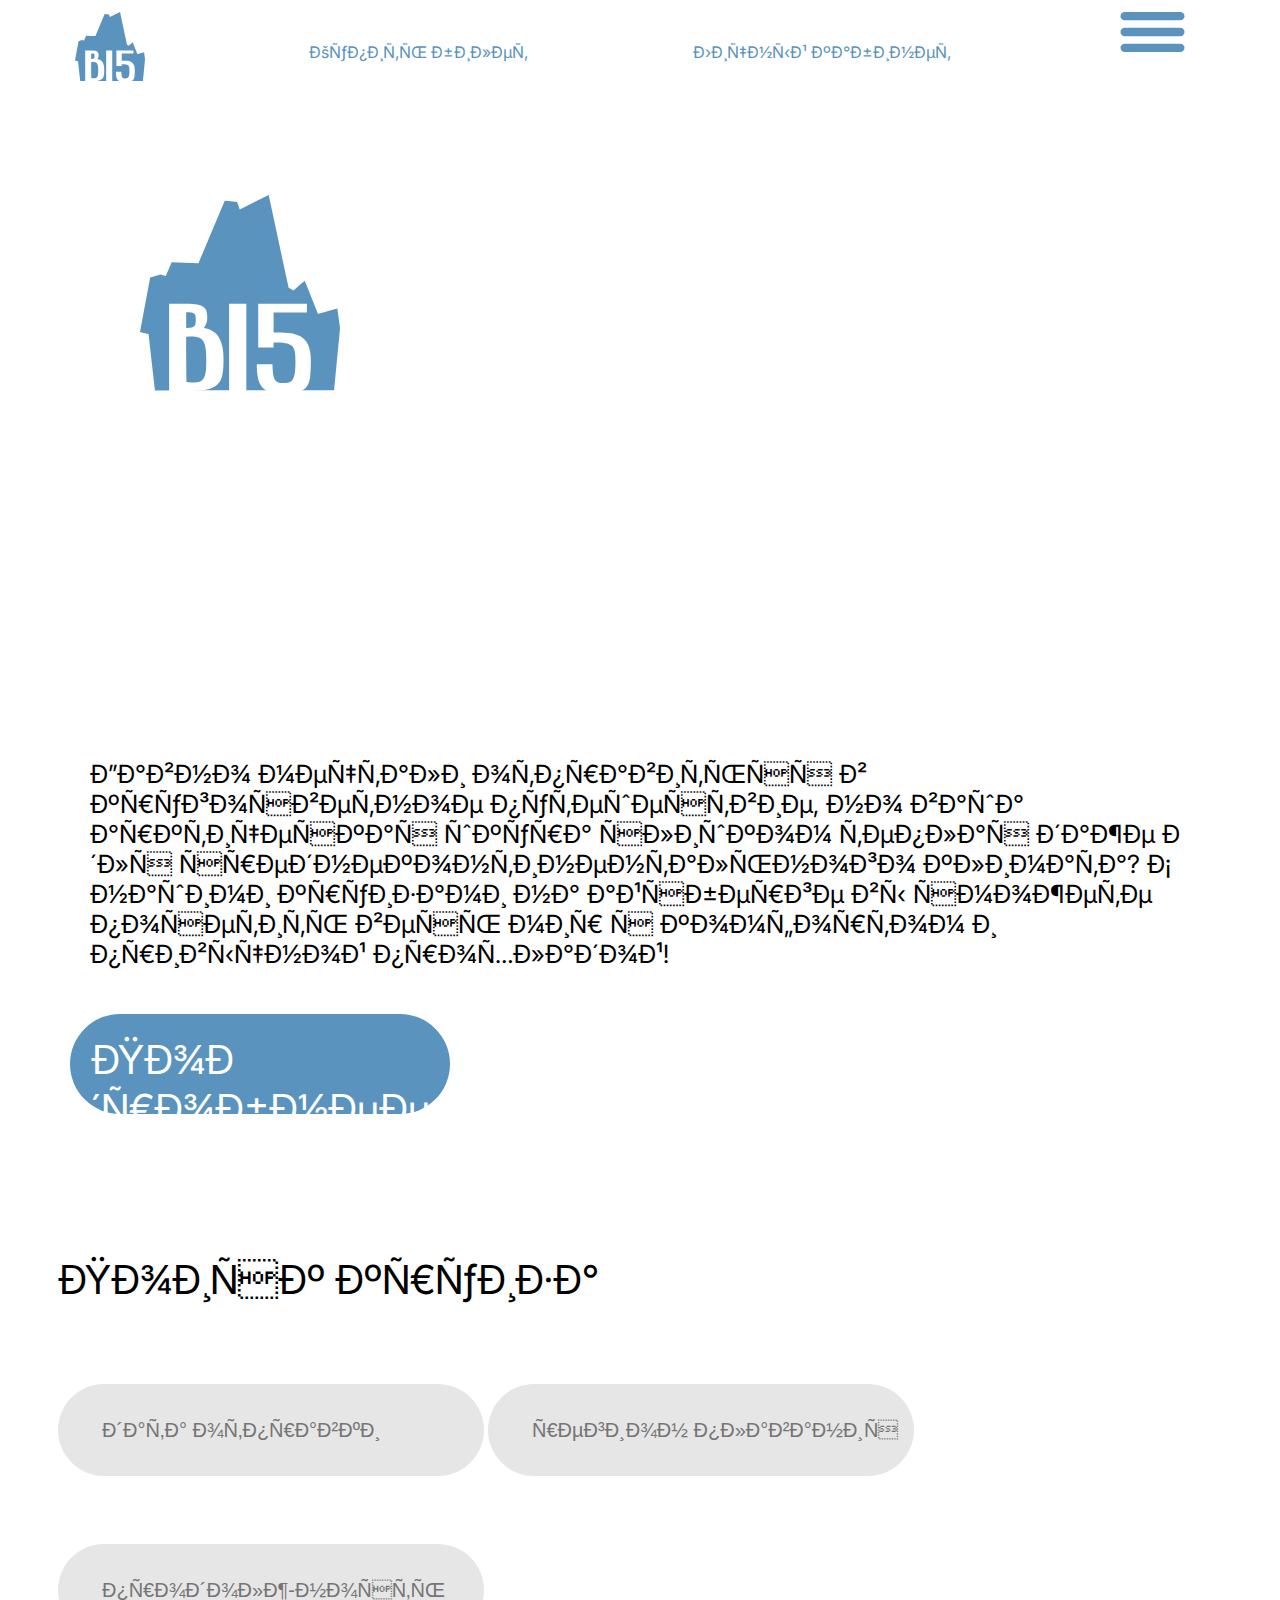
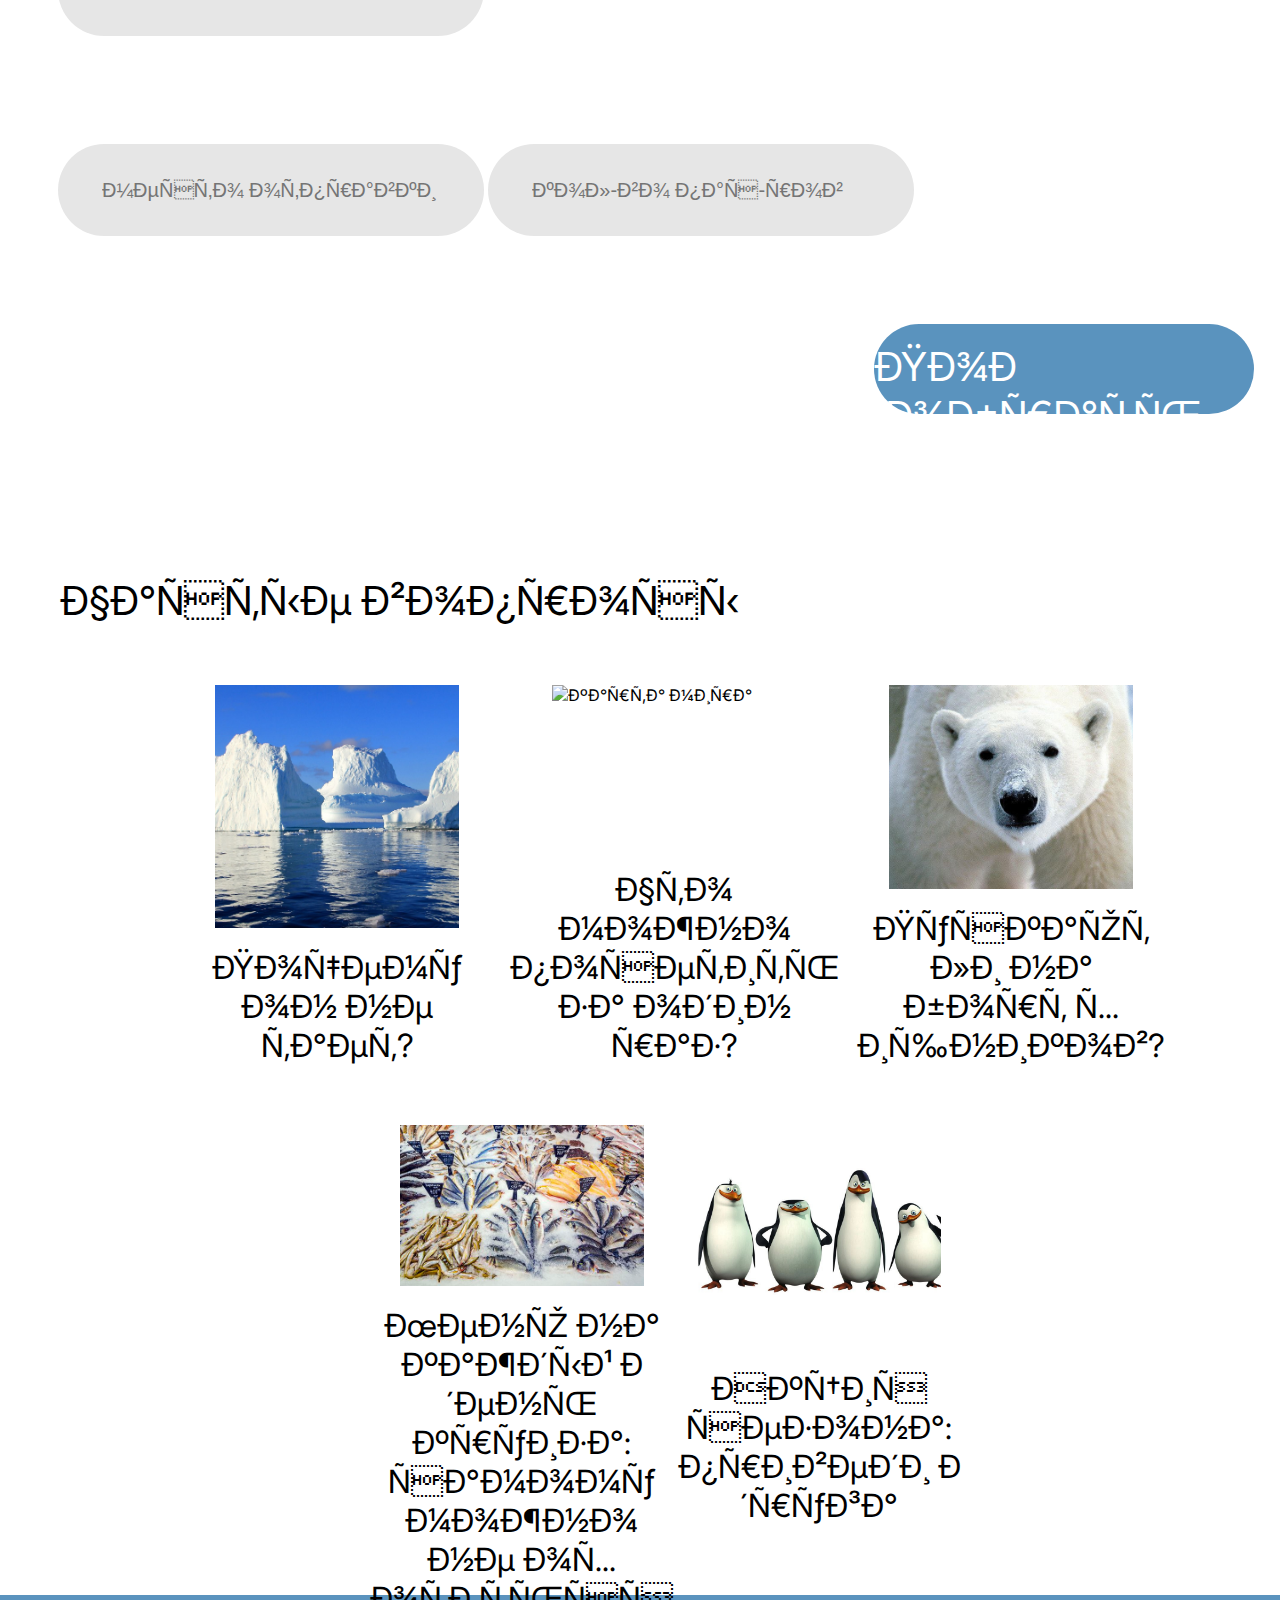
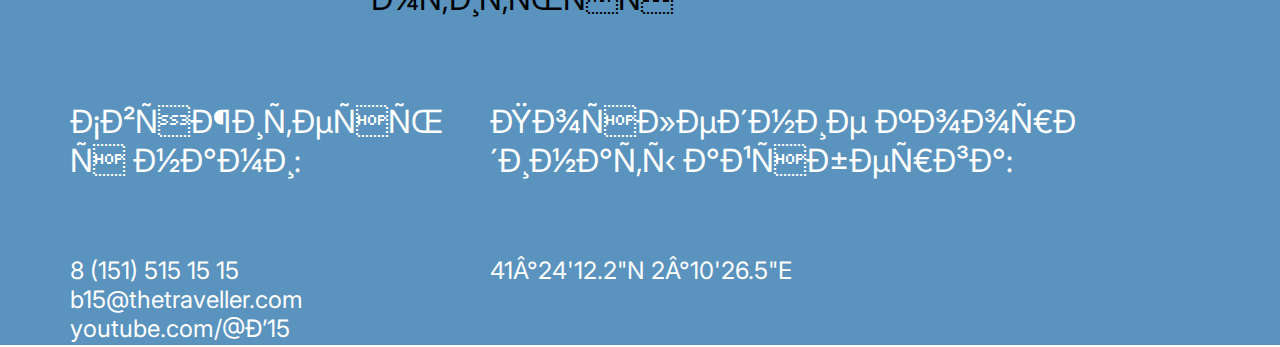
==== index.html @ f8db4ab1 "Add files via upload" ====
<!DOCTYPE html>
<html lang="en">

<head
    <meta charset="UTF-8">
    <meta http-equiv="X-UA-Compatible" content="IE=edge">
    <meta name="viewport" content="width=device-width, initial-scale=1.0">
    <link rel="stylesheet" href="./css/styles.css" />
    <title>B15</title>
</head

<body>
    <link rel="preconnect" href="https://fonts.googleapis.com">
    <link rel="preconnect" href="https://fonts.gstatic.com" crossorigin>
    <link href="https://fonts.googleapis.com/css2?family=Inter&display=swap" rel="stylesheet">
    <header class="header">
        <div class="header__container">
            <nav>
                <div class="menu">
                    <img class="logo" src="./img/Frame.svg" alt="крутой логотип поменьше">
                    <a class="bilet" href="https://youtu.be/IzykEtUEv1g?si=MeyubzLrKNeXakUO"> Купить билет</a>
                    <a class="cabb" href="https://youtu.be/UL1TOHp2Ezw?si=0gVTWSP4hbW3zJiH"> Личный кабинет</a>
                    <a class="bot" href="https://youtu.be/_tA1nP1iits?si=sQJ2HMA2MBi29dLo"> <img class="burger"
                            src="./img/burger.svg"></a>
                </div>
            </nav>
        </div>
    </header>


    <main>
        <div class="base base__container">
            <div class="logodiv"> <img class="logotip" src="./img/Frame.svg" alt="крутой логотип">
            </div>
            <div class="zad">
                <div class="nas">
                    <p>Круизы по всему миру с комфортом</p>
                </div>
            </div>
        </div>
        <div class="podr__container">
            <div class="podr">
                <p class="mechta"> Давно мечтали отправиться в кругосветное путешествие,
                    но ваша арктическая шкура слишком теплая даже для среднеконтинентального климата?
                    С нашими круизами на айсберге вы сможете посетить весь мир с комфортом и привычной прохладой!</p>
            </div>
            <div class="button">
                <div class="button__container">
                    <a class="podrobnee" href="https://developer.mozilla.org/en-US/docs/Web/CSS/padding-block">
                        Подробнее ►</a>
                </div>
            </div>
        </div>

        <div class="cruiz">
            <p class="poisk">Поиск круиза</p> </br> </br>
            <input class="date" type="text" id="data" placeholder="дата отправки" />
            <input class="date" type="text" id="region" placeholder="регион плавания" />
            <input class="date" type="text" id="region" placeholder="продолж-ность" />
            </br> </br> </br>
            <div class="cruiz2">
                <input class="date" type="text" id="region" placeholder="место отправки" />
                <input class="date" type="text" id="region" placeholder="кол-во пас-ров" />
                </br>
                <div class="rita"> <a class="podbor" href="https://www.youtube.com/watch?v=bn9F19Hi1Lk">Подобрать
                        круиз</a></div>
            </div>
        </div>
        </br>
        <div class="voprosi">
            <a class="chact">Частые вопросы</a>
            </br> </br> </br></br>
            <div class="space2">
                <div class="taet"> <img class="led" alt='большие льдины' title='так почему же не тает???'
                        src="./img/iceberg.jpeg"> </br> <a class="why"
                        href="https://www.vokrugsveta.ru/quiz/324554/#:~:text=%D0%9F%D0%BB%D0%B0%D0%B2%D0%B0%D1%8E%D1%89%D0%B8%D0%B9%20%D0%BB%D0%B5%D0%B4%20%D1%87%D1%82%D0%BE%20%D0%B2%20%D1%81%D1%82%D0%B0%D0%BA%D0%B0%D0%BD%D0%B5,%D0%BA%D0%BE%D0%B3%D0%B4%D0%B0%20%D0%B2%20%D0%BD%D0%B5%D0%B3%D0%BE%20%D0%BA%D0%BB%D0%B0%D0%B4%D1%83%D1%82%20%D0%BB%D0%B5%D0%B4.">Почему
                        он не тает?</a></div>
                <div class="taet"> <img class="cyda" alt='карта мира' title='эх щас бы на юпитер' src="./img/map.jpg">
                    </br> <a class="why" href="https://www.youtube.com/watch?v=wcRykNDT4cE">Что можно посетить за один
                        раз?</a></div>
                <div class="taet"> <img class="cyda" alt='лицо медведя' title='боишься что сожрут?'
                        src="./img/bear.jpeg"> </br> <a class="why"
                        href="https://ru.wikipedia.org/wiki/%D0%91%D0%B5%D0%BB%D1%8B%D0%B9_%D0%BC%D0%B5%D0%B4%D0%B2%D0%B5%D0%B4%D1%8C">Пускают
                        ли на борт хищников?</a></div>
            </div>
            </br></br></br>
            <div class="space_bet">
                <div class="tae"> <img class="cyda" alt='рыба на льду' title='голодным не останется никто'
                        src="./img/food.jpeg">
                    </br> <a class="why"
                        href="https://www.berl.ru/article/birds/pengwin/pinguin/pitanie_pingvinov.htm">Меню на каждый
                        день круиза: самому можно не охотиться</a></div>
                <div class="tae"> <img class="cyda" alt='пингвинчики' title='улыбаемся и машем'
                        src="./img/friends.jpeg">
                    </br> <a class="why" href="https://www.youtube.com/watch?app=desktop&v=6cHoZ7DQCMU">Акция сезона:
                        приведи друга</a></div>
            </div>
        </div>
    </main>
    </br>
    <footer>
        <div class="space">
            <div class="fot_con1">
                <p class="svaz"> Свяжитесь с нами: </p>
                </br>
                <p class="nom">8 (151) 515 15 15 </br>
                    b15@thetraveller.com </br>
                    youtube.com/@В15</p>
            </div>
            <div class="fot_con2">
                <p class="posl">Последние координаты айсберга:</p> </br>
                <p class="gde">41°24'12.2"N 2°10'26.5"E</p>
            </div>
        </div>
    </footer>
</body>

</html>
---- css/styles.css ----
HTML {
    font-family: 'Inter', sans-serif;
}

a {
    text-decoration: none;
    color: #ffffff;
}

body {
    margin: 0cm;
}

.logo {
    width: 70px;
    height: 70px;
    object-fit: contain;
    margin-left: 75px;
}

.header {
    display: flexbox;
}

.header__container {
    padding-top: 12px;
    padding-bottom: 12px;
}

.menu {
    display: flex;
    background-color: #ffffff;
    justify-content: space-between;
}

.bilet {

    color: #5A93BE;
    padding-top: 30px;
}

.cabb {
    color: #5A93BE;

    padding-top: 30px;
}

.bot {
    position: relative;
}

.burger {
    width: 75px;
    height: 40px;
    margin-right: 45px;
}

.menu .bot:not(:first-child) {
margin-right: 45px;
}

.base__container {
    padding: 30px 70px;
}

.base {
    position: relative;
    background-image: url("../img/sea.jpg");
    background-size: 100%;
    background-repeat: no-repeat;
}

.zad {
    width: 100%;
    height: 480px;
}

.logodiv {
    position: absolute;
    margin-left: 70px;
    margin-top: 70px;
}

.nas {

    font-size: 40px;
    margin-left: 60px;
    position: relative;
    top: 360px;
    color: #ffffff;
}

.logotip {
    width: 200px;
    height: 200px;
}

.podr__container {
    padding: 40px 70px;
}

.podr {
    padding: 20px 20px;
    background-color: #ffffff;
}

.mechta {
    font-size: 25px;
}

.button {
    color: #ffffff !important;
    background-color: #5A93BE;
    width: 380px;
    height: 100px;
    border-radius: 50px;
    transition: 0.5s;
}

.button:hover {
    transform: scale(0.9);
}

.button__container {
    padding: 21px 31px;
    display: flex;
    justify-content: center;
}

.podrobnee {
    font-size: 40px;
}

.cruiz {
    padding: 61px 57px 62px 58px;
}

.poisk {
    font-size: 40px;

}

.date {
    background-color: #E6E6E6;
    width: 380px;
    height: 90px;
    border-radius: 50px;
    border: 0cm;
    font-size: 20px;
    padding-left: 44px;
    margin-bottom: 68px;
}

.rita {
    background-color: #5A93BE;
    width: 380px;
    height: 90px;
    border-radius: 50px;
    border: 0cm;
    display: flex;
    justify-content: center;
    margin-left: 70%;
    margin-top: 20px;
    transition: 0.5s;
}

.rita:hover {
    transform: scale(0.9);
}

.podbor {
    font-size: 40px;
    padding-top: 18px;
}

.voprosi {
    margin: 80px 115px 50px 60px;
}

.chact {
    font-size: 40px;
    color: black;
}

.taet {
    width: 308px;
    height: 380px;
    display: flex;
    flex-direction: column;
    align-items: center;
}

.tae {
    width: 308px;
    height: 400px;
    display: flex;
    flex-direction: column;
    align-items: center;
}

.led {
    width: 244px;
    height: 244px;
    object-fit: cover;
}

.why {
    color: black;
    font-size: 32px;
    text-align: center;
}

.cyda {
    width: 244px;
    height: 244px;
    object-fit: cover;
}

.space2 {
    justify-content: space-between;
    display: flex;
    padding-left: 123px;
}

.space_bet {
    justify-content: space-between;
    display: flex;
    padding-left: 310px;
    padding-right: 200px;
}

footer {
    color: #ffffff;
    background-color: #5A93BE;
    width: 100%;
    height: 350px;
}

.svaz {
    font-size: 32px;
}

.nom {
    text-align: left;
    font-size: 24px;
}


.posl {
    color: #ffffff;
    font-size: 32px;
}

.gde {
    color: #ffffff;
    font-size: 24px;
}

.space {
    justify-content: space-between;
    display: flex;
    padding: 75px 190px 80px 70px;
    width: 1182px;
    height: 197px;
}
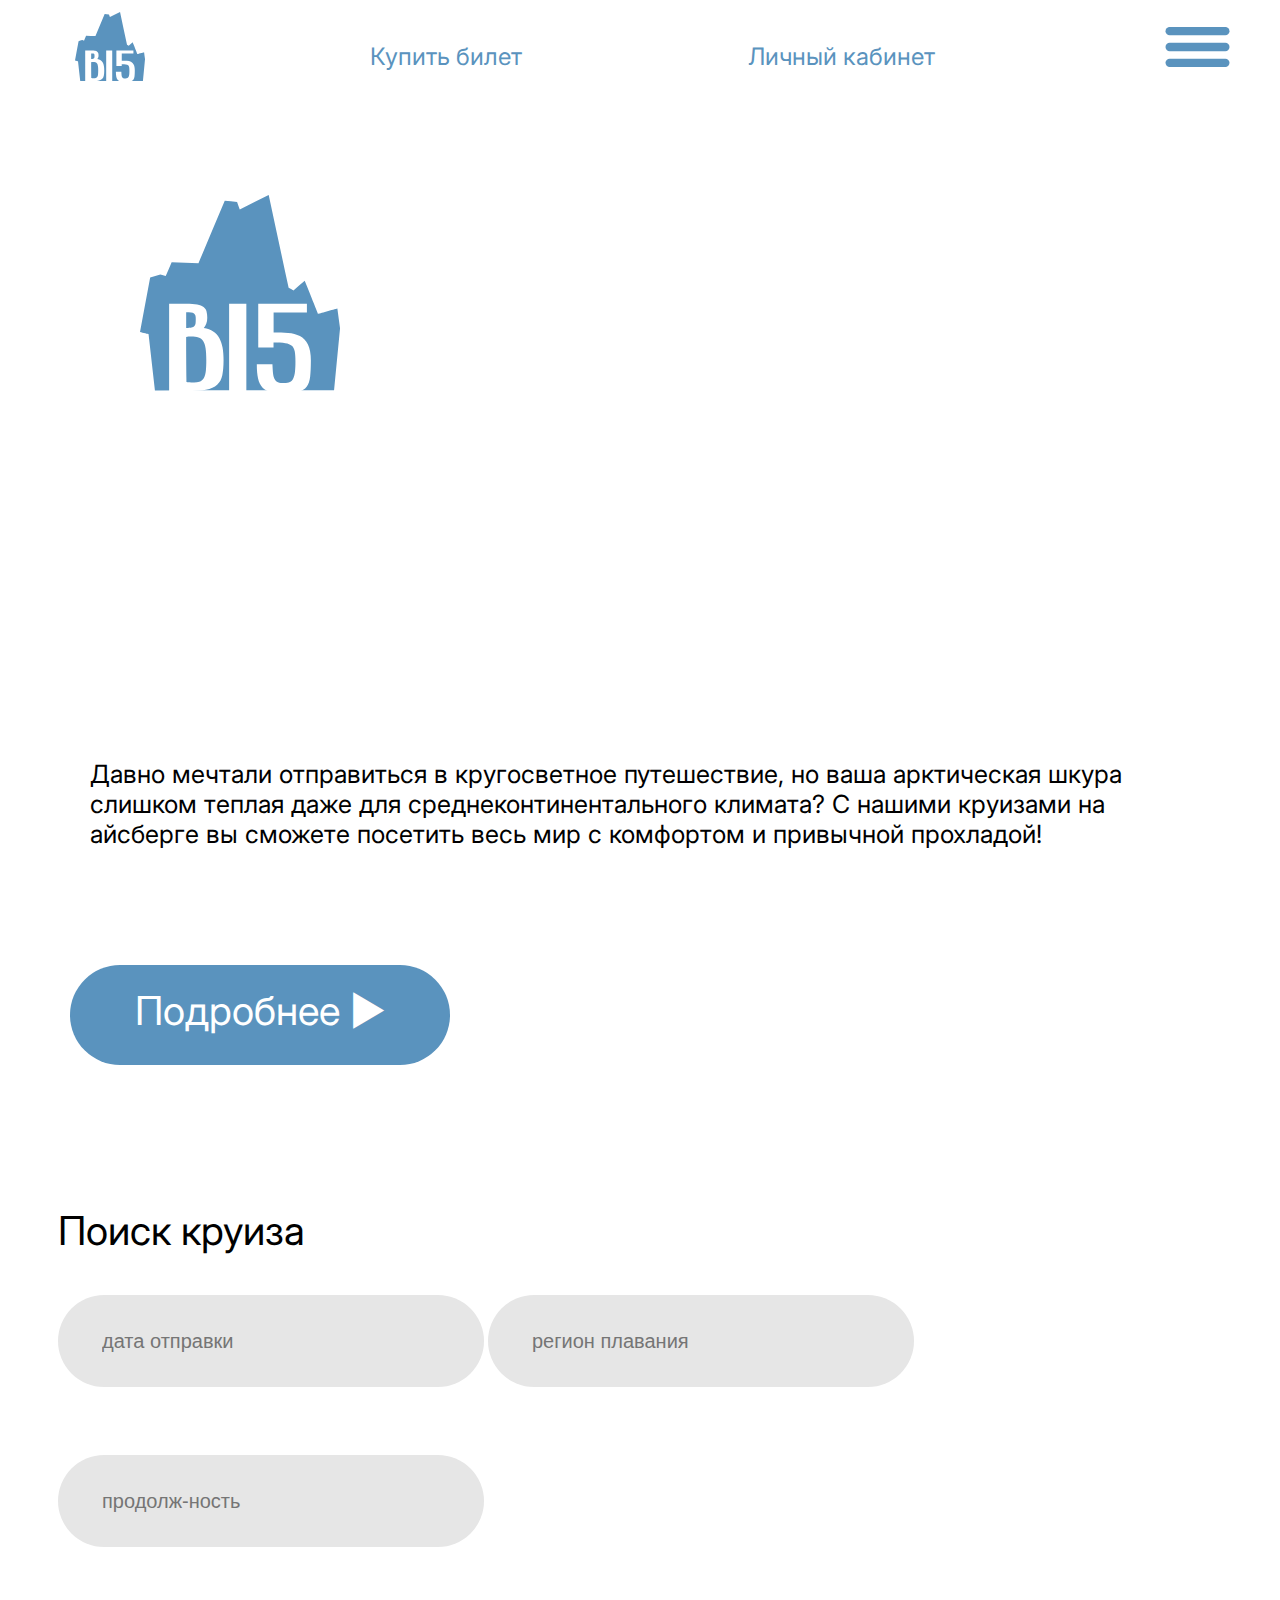
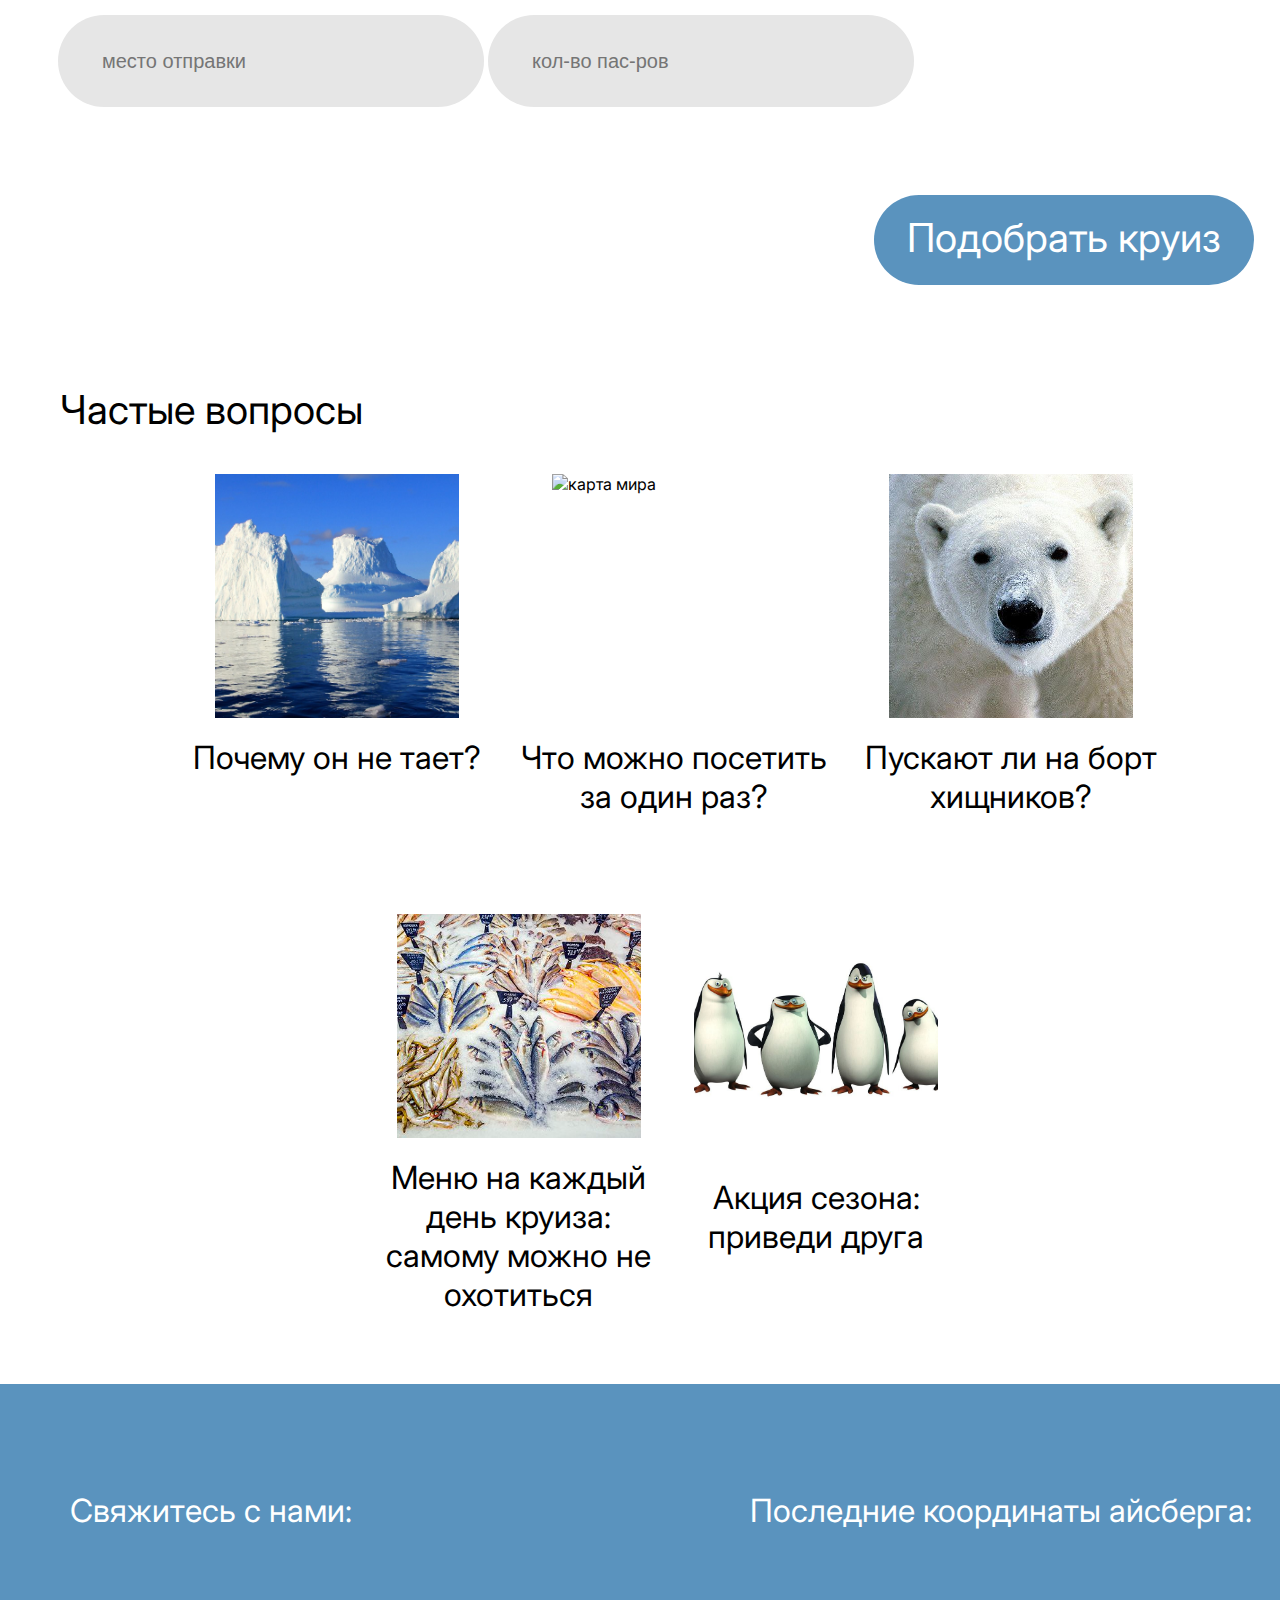
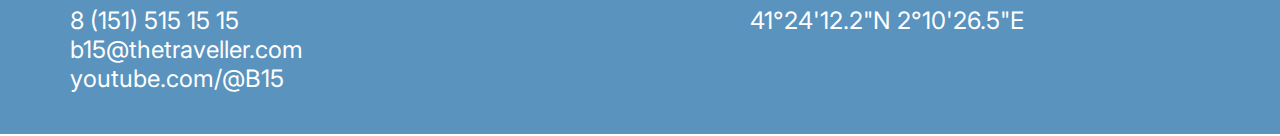
==== commit 1325509a: "Add files via upload" ====
--- a/index.html
+++ b/index.html
@@ -1,118 +1,114 @@
 <!DOCTYPE html>
 <html lang="en">
 
-<head
-    <meta charset="UTF-8">
+<head> <meta charset="UTF-8">
     <meta http-equiv="X-UA-Compatible" content="IE=edge">
     <meta name="viewport" content="width=device-width, initial-scale=1.0">
     <link rel="stylesheet" href="./css/styles.css" />
     <title>B15</title>
-</head
-
-<body>
-    <link rel="preconnect" href="https://fonts.googleapis.com">
-    <link rel="preconnect" href="https://fonts.gstatic.com" crossorigin>
-    <link href="https://fonts.googleapis.com/css2?family=Inter&display=swap" rel="stylesheet">
-    <header class="header">
-        <div class="header__container">
-            <nav>
-                <div class="menu">
-                    <img class="logo" src="./img/Frame.svg" alt="крутой логотип поменьше">
-                    <a class="bilet" href="https://youtu.be/IzykEtUEv1g?si=MeyubzLrKNeXakUO"> Купить билет</a>
-                    <a class="cabb" href="https://youtu.be/UL1TOHp2Ezw?si=0gVTWSP4hbW3zJiH"> Личный кабинет</a>
-                    <a class="bot" href="https://youtu.be/_tA1nP1iits?si=sQJ2HMA2MBi29dLo"> <img class="burger"
-                            src="./img/burger.svg"></a>
-                </div>
-            </nav>
-        </div>
-    </header>
+</head> <body>
+<link rel="preconnect" href="https://fonts.googleapis.com">
+<link rel="preconnect" href="https://fonts.gstatic.com" crossorigin>
+<link href="https://fonts.googleapis.com/css2?family=Inter&display=swap" rel="stylesheet">
+<header class="header">
+    <div class="header__container">
+        <nav>
+            <div class="menu">
+                <img class="logo" src="./img/Frame.svg" alt="крутой логотип поменьше">
+                <a class="bilet" href="https://youtu.be/IzykEtUEv1g?si=MeyubzLrKNeXakUO"> Купить билет</a>
+                <a class="cabb" href="https://youtu.be/UL1TOHp2Ezw?si=0gVTWSP4hbW3zJiH"> Личный кабинет</a>
+                <a class="bot" href="https://youtu.be/_tA1nP1iits?si=sQJ2HMA2MBi29dLo"> <img class="burger"
+                        src="./img/burger.svg"></a>
+            </div>
+        </nav>
+    </div>
+</header>
 
 
-    <main>
-        <div class="base base__container">
-            <div class="logodiv"> <img class="logotip" src="./img/Frame.svg" alt="крутой логотип">
-            </div>
-            <div class="zad">
-                <div class="nas">
-                    <p>Круизы по всему миру с комфортом</p>
-                </div>
+<main>
+    <div class="base base__container">
+        <div class="logodiv"> <img class="logotip" src="./img/Frame.svg" alt="крутой логотип">
+        </div>
+        <div class="zad">
+            <div class="nas">
+                <p>Круизы по всему миру с комфортом</p>
             </div>
         </div>
-        <div class="podr__container">
-            <div class="podr">
-                <p class="mechta"> Давно мечтали отправиться в кругосветное путешествие,
-                    но ваша арктическая шкура слишком теплая даже для среднеконтинентального климата?
-                    С нашими круизами на айсберге вы сможете посетить весь мир с комфортом и привычной прохладой!</p>
-            </div>
-            <div class="button">
-                <div class="button__container">
-                    <a class="podrobnee" href="https://developer.mozilla.org/en-US/docs/Web/CSS/padding-block">
-                        Подробнее ►</a>
-                </div>
+    </div>
+    <div class="podr__container">
+        <div class="podr">
+            <p class="mechta"> Давно мечтали отправиться в кругосветное путешествие,
+                но ваша арктическая шкура слишком теплая даже для среднеконтинентального климата?
+                С нашими круизами на айсберге вы сможете посетить весь мир с комфортом и привычной прохладой!</p>
+        </div>
+        <div class="button">
+            <div class="button__container">
+                <a class="podrobnee" href="https://developer.mozilla.org/en-US/docs/Web/CSS/padding-block">
+                    Подробнее ►</a>
             </div>
         </div>
+    </div>
 
-        <div class="cruiz">
-            <p class="poisk">Поиск круиза</p> </br> </br>
-            <input class="date" type="text" id="data" placeholder="дата отправки" />
-            <input class="date" type="text" id="region" placeholder="регион плавания" />
-            <input class="date" type="text" id="region" placeholder="продолж-ность" />
-            </br> </br> </br>
-            <div class="cruiz2">
-                <input class="date" type="text" id="region" placeholder="место отправки" />
-                <input class="date" type="text" id="region" placeholder="кол-во пас-ров" />
-                </br>
-                <div class="rita"> <a class="podbor" href="https://www.youtube.com/watch?v=bn9F19Hi1Lk">Подобрать
-                        круиз</a></div>
-            </div>
+    <div class="cruiz">
+        <p class="poisk">Поиск круиза</p>
+        <input class="date" type="text" id="data" placeholder="дата отправки" />
+        <input class="date" type="text" id="region" placeholder="регион плавания" />
+        <input class="date" type="text" id="region" placeholder="продолж-ность" />
+    
+        <div class="cruiz2">
+            <input class="date" type="text" id="region" placeholder="место отправки" />
+            <input class="date" type="text" id="region" placeholder="кол-во пас-ров" />
+            </br>
+            <div class="rita"> <a class="podbor" href="https://www.youtube.com/watch?v=bn9F19Hi1Lk">Подобрать
+                    круиз</a></div>
         </div>
-        </br>
-        <div class="voprosi">
-            <a class="chact">Частые вопросы</a>
-            </br> </br> </br></br>
-            <div class="space2">
-                <div class="taet"> <img class="led" alt='большие льдины' title='так почему же не тает???'
-                        src="./img/iceberg.jpeg"> </br> <a class="why"
-                        href="https://www.vokrugsveta.ru/quiz/324554/#:~:text=%D0%9F%D0%BB%D0%B0%D0%B2%D0%B0%D1%8E%D1%89%D0%B8%D0%B9%20%D0%BB%D0%B5%D0%B4%20%D1%87%D1%82%D0%BE%20%D0%B2%20%D1%81%D1%82%D0%B0%D0%BA%D0%B0%D0%BD%D0%B5,%D0%BA%D0%BE%D0%B3%D0%B4%D0%B0%20%D0%B2%20%D0%BD%D0%B5%D0%B3%D0%BE%20%D0%BA%D0%BB%D0%B0%D0%B4%D1%83%D1%82%20%D0%BB%D0%B5%D0%B4.">Почему
-                        он не тает?</a></div>
-                <div class="taet"> <img class="cyda" alt='карта мира' title='эх щас бы на юпитер' src="./img/map.jpg">
-                    </br> <a class="why" href="https://www.youtube.com/watch?v=wcRykNDT4cE">Что можно посетить за один
-                        раз?</a></div>
-                <div class="taet"> <img class="cyda" alt='лицо медведя' title='боишься что сожрут?'
-                        src="./img/bear.jpeg"> </br> <a class="why"
-                        href="https://ru.wikipedia.org/wiki/%D0%91%D0%B5%D0%BB%D1%8B%D0%B9_%D0%BC%D0%B5%D0%B4%D0%B2%D0%B5%D0%B4%D1%8C">Пускают
-                        ли на борт хищников?</a></div>
-            </div>
-            </br></br></br>
-            <div class="space_bet">
-                <div class="tae"> <img class="cyda" alt='рыба на льду' title='голодным не останется никто'
-                        src="./img/food.jpeg">
-                    </br> <a class="why"
-                        href="https://www.berl.ru/article/birds/pengwin/pinguin/pitanie_pingvinov.htm">Меню на каждый
-                        день круиза: самому можно не охотиться</a></div>
-                <div class="tae"> <img class="cyda" alt='пингвинчики' title='улыбаемся и машем'
-                        src="./img/friends.jpeg">
-                    </br> <a class="why" href="https://www.youtube.com/watch?app=desktop&v=6cHoZ7DQCMU">Акция сезона:
-                        приведи друга</a></div>
-            </div>
+    </div>
+    </br>
+    <div class="voprosi">
+        <a class="chact">Частые вопросы</a>
+   
+        <div class="space2">
+            <div class="taet"> <img class="led" alt='большие льдины' title='так почему же не тает???'
+                    src="./img/iceberg.jpeg"> </br> <a class="why"
+                    href="https://www.vokrugsveta.ru/quiz/324554/#:~:text=%D0%9F%D0%BB%D0%B0%D0%B2%D0%B0%D1%8E%D1%89%D0%B8%D0%B9%20%D0%BB%D0%B5%D0%B4%20%D1%87%D1%82%D0%BE%20%D0%B2%20%D1%81%D1%82%D0%B0%D0%BA%D0%B0%D0%BD%D0%B5,%D0%BA%D0%BE%D0%B3%D0%B4%D0%B0%20%D0%B2%20%D0%BD%D0%B5%D0%B3%D0%BE%20%D0%BA%D0%BB%D0%B0%D0%B4%D1%83%D1%82%20%D0%BB%D0%B5%D0%B4.">Почему
+                    он не тает?</a></div>
+            <div class="taet"> <img class="cyda" alt='карта мира' title='эх щас бы на юпитер' src="./img/map.jpg">
+                </br> <a class="why" href="https://www.youtube.com/watch?v=wcRykNDT4cE">Что можно посетить за один
+                    раз?</a></div>
+            <div class="taet"> <img class="cyda" alt='лицо медведя' title='боишься что сожрут?' src="./img/bear.jpeg">
+                </br> <a class="why"
+                    href="https://ru.wikipedia.org/wiki/%D0%91%D0%B5%D0%BB%D1%8B%D0%B9_%D0%BC%D0%B5%D0%B4%D0%B2%D0%B5%D0%B4%D1%8C">Пускают
+                    ли на борт хищников?</a></div>
         </div>
-    </main>
-    </br>
-    <footer>
-        <div class="space">
-            <div class="fot_con1">
-                <p class="svaz"> Свяжитесь с нами: </p>
-                </br>
-                <p class="nom">8 (151) 515 15 15 </br>
-                    b15@thetraveller.com </br>
-                    youtube.com/@В15</p>
-            </div>
-            <div class="fot_con2">
-                <p class="posl">Последние координаты айсберга:</p> </br>
-                <p class="gde">41°24'12.2"N 2°10'26.5"E</p>
-            </div>
+        </br></br></br>
+        <div class="space_bet">
+            <div class="tae"> <img class="cyda" alt='рыба на льду' title='голодным не останется никто'
+                    src="./img/food.jpeg">
+                </br> <a class="why" href="https://www.berl.ru/article/birds/pengwin/pinguin/pitanie_pingvinov.htm">Меню
+                    на каждый
+                    день круиза: самому можно не охотиться</a></div>
+            <div class="tae"> <img class="cyda" alt='пингвинчики' title='улыбаемся и машем' src="./img/friends.jpeg">
+                </br> <a class="why" href="https://www.youtube.com/watch?app=desktop&v=6cHoZ7DQCMU">Акция сезона:
+                    приведи друга</a></div>
         </div>
-    </footer>
+    </div>
+</main>
+</br>
+<footer>
+    <div class="space">
+        <div class="fot_con1">
+            <p class="svaz"> Свяжитесь с нами: </p>
+            </br>
+            <p class="nom">8 (151) 515 15 15 </br>
+                b15@thetraveller.com </br>
+                youtube.com/@В15</p>
+        </div>
+        <div class="fot_con2">
+            <p class="posl">Последние координаты айсберга:</p> </br>
+            <p class="gde">41°24'12.2"N 2°10'26.5"E</p>
+        </div>
+    </div>
+</footer>
 </body>
 
 </html>--- a/css/styles.css
+++ b/css/styles.css
@@ -34,25 +34,25 @@
 }
 
 .bilet {
-
+    font-size: 24px;
     color: #5A93BE;
     padding-top: 30px;
 }
 
 .cabb {
     color: #5A93BE;
-
+font-size: 24px;
     padding-top: 30px;
 }
 
 .bot {
     position: relative;
+    margin-top: 15px;
 }
 
 .burger {
     width: 75px;
     height: 40px;
-    margin-right: 45px;
 }
 
 .menu .bot:not(:first-child) {
@@ -109,12 +109,13 @@
 }
 
 .button {
-    color: #ffffff !important;
+    color: #ffffff;
     background-color: #5A93BE;
     width: 380px;
     height: 100px;
     border-radius: 50px;
     transition: 0.5s;
+    margin-top: 71px;
 }
 
 .button:hover {
@@ -132,7 +133,7 @@
 }
 
 .cruiz {
-    padding: 61px 57px 62px 58px;
+    padding: 61px 57px 0px 58px;
 }
 
 .poisk {
@@ -220,6 +221,7 @@
     justify-content: space-between;
     display: flex;
     padding-left: 123px;
+    margin-top: 40px;
 }
 
 .space_bet {
